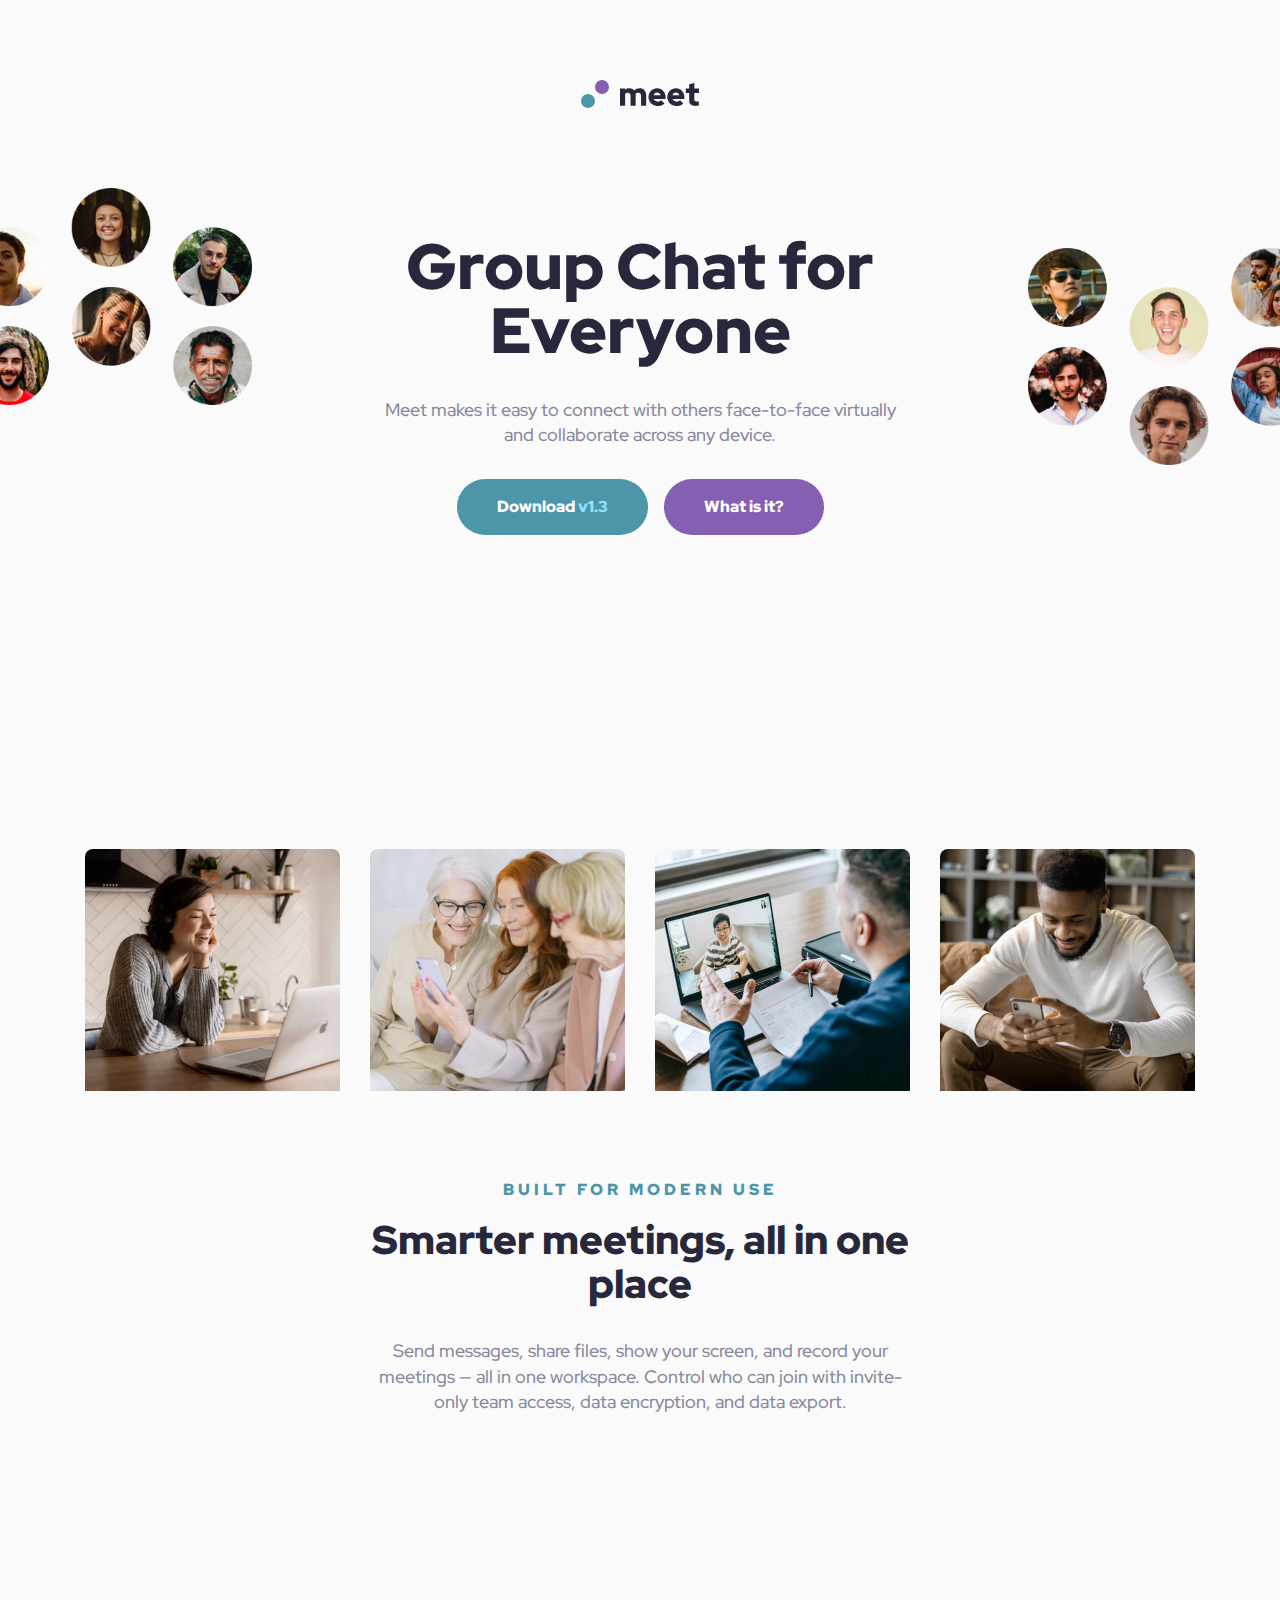
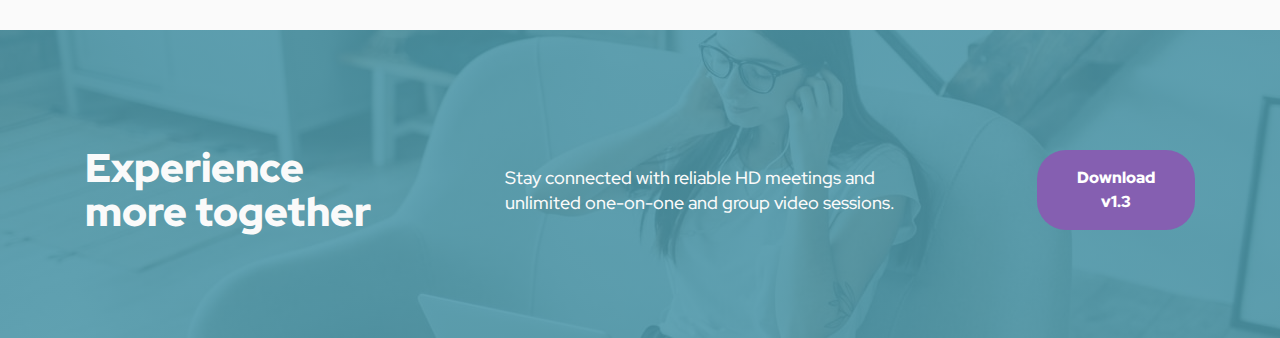
==== starter-code/index.html @ a41ff6cd "add working desktop" ====
<!DOCTYPE html>
<html lang="en">
  <head>
    <meta charset="UTF-8" />
    <meta name="viewport" content="width=device-width, initial-scale=1.0" />
    <link
      rel="icon"
      type="image/png"
      sizes="32x32"
      href="./assets/favicon-32x32.png"
    />
    <link rel="preconnect" href="https://fonts.googleapis.com" />
    <link rel="preconnect" href="https://fonts.gstatic.com" crossorigin />
    <link
      href="https://fonts.googleapis.com/css2?family=Red+Hat+Display:wght@500;900&display=swap"
      rel="stylesheet"
    />
    <link rel="stylesheet" href="../css/style.css" />
    <link rel="stylesheet" href="../css/media.css" />
    <title>Frontend Mentor | Meet landing page</title>
  </head>
  <body>
    <header>
      <img
        class="img-logo"
        src="assets/logo.svg"
        alt="The logo of Meet, a group chat software"
      />
    </header>
    <main>
      <section class="section-hero">
        <div class="hero-content">
          <!-- MAKE SURE THAT IMGS ARE IN A CONTAINER 4 RESPONSIVENESS -->
          <div class="hero-img-container">
            <img
              class="img-hero-left"
              src="assets/desktop/image-hero-left.png"
              alt
              aria-hidden="true"
            />
          </div>
          <div class="hero-middle">
            <h1 class="primary-heading">Group Chat for Everyone</h1>
            <p class="description">
              Meet makes it easy to connect with others face-to-face virtually
              and collaborate across any device.
            </p>
            <div class="btns">
              <button class="btn btn--blue">
                Download <span class="btn-ver">v1.3</span>
              </button>
              <a class="btn btn--purple" href="#">What is it?</a>
            </div>
          </div>
          <div class="hero-img-container">
            <img
              class="img-hero-right"
              src="assets/desktop/image-hero-right.png"
              alt
              aria-hidden="true"
            />
          </div>
        </div>
      </section>
      <section class="section-features">
        <div class="container-gallery">
          <figure class="img-gallery-container">
            <img
              class="img-gallery"
              src="assets/desktop/image-woman-in-videocall.jpg"
              alt="A woman in a video call on her laptop."
            />
          </figure>
          <figure class="img-gallery-container">
            <img
              class="img-gallery"
              src="assets/desktop/image-women-videochatting.jpg"
              alt="A group of individuals in a video chat on a phone."
            />
          </figure>
          <figure class="img-gallery-container">
            <img
              class="img-gallery"
              src="assets/desktop/image-men-in-meeting.jpg"
              alt="Two people in a video conference meeting."
            />
          </figure>
          <figure class="img-gallery-container">
            <img
              class="img-gallery"
              src="assets/desktop/image-man-texting.jpg"
              alt="A man texting on his phone."
            />
          </figure>
        </div>
        <div class="container-text">
          <p class="subheading">Built for modern use</p>
          <h2 class="secondary-heading">Smarter meetings, all in one place</h2>
          <p class="description">
            Send messages, share files, show your screen, and record your
            meetings — all in one workspace. Control who can join with
            invite-only team access, data encryption, and data export.
          </p>
        </div>
      </section>
    </main>
    <footer>
      <div class="footer-content">
        <h2 class="footer-heading">Experience more together</h2>
        <p class="footer-description">
          Stay connected with reliable HD meetings and unlimited one-on-one and
          group video sessions.
        </p>
        <button class="btn btn--purple">
          Download <span class="btn-ver">v1.3</span>
        </button>
      </div>
    </footer>
  </body>
</html>
---- css/style.css ----
/*
  Josh's Custom CSS Reset
  https://www.joshwcomeau.com/css/custom-css-reset/
*/
*,
*::before,
*::after {
  box-sizing: border-box;
}
* {
  margin: 0;
  padding: 0;
}
html,
body {
  height: 100%;
}
body {
  line-height: 1.5;
  -webkit-font-smoothing: antialiased;
}
/* img,
picture,
video,
canvas,
svg {
  display: block;
  max-width: 100%;
} */
input,
button,
textarea,
select {
  font: inherit;
}

body {
  font-size: 1.125rem;
  font-family: "Red Hat Display", sans-serif;
  background: #fafafa;
  padding-top: 80px;
}

/* TEXT ALIGN ONLY APPLIES TO BLOCK CONTAINERS */
header {
  text-align: center;
}

.section-hero {
  padding: 120px 0 314px 0;
}

.hero-content {
  display: flex;
  justify-content: space-between;
  gap: 88px;
}

.hero-middle {
  max-width: 540px;
  text-align: center;
}

.primary-heading {
  font-size: 4rem;
  font-weight: 900;
  line-height: 1;
  color: #28283d;
  margin-bottom: 2.125rem;
}

.description {
  font-size: 1.125rem;
  font-weight: 500;
  line-height: 1.4;
  color: #87879d;
  margin-bottom: 2rem;
}

.btns {
  display: flex;
  justify-content: center;
  gap: 16px;
  align-items: center;
}

.btn {
  font-size: 1rem;
  font-weight: 900;
  color: #ffffff;
  display: inline-block;
  padding: 16px 40px;
  border: none;
  cursor: pointer;
  text-decoration: none;
  border-radius: 29px;
}

.btn--blue .btn-ver {
  color: #8fe3f9;
}

.btn--blue {
  background: #4d96a9;
}

.btn--purple {
  background: #855fb1;
}

.hero-img-container {
}

.img-hero-left {
  max-width: 100%;
  transform: translate(-30px, -47px);
}

.img-hero-right {
  max-width: 100%;
  transform: translate(30px, 13px);
}

.section-features {
  padding-bottom: 184px;
}

.container-gallery {
  max-width: 69.375rem;
  margin: 0 auto;
  display: grid;
  grid-template-columns: repeat(4, 1fr);
  column-gap: 30px;
  margin-bottom: 5rem;
}

.img-gallery-container {
  border-radius: 8px;
  overflow: hidden;
}

.img-gallery {
  width: 100%;
}

.container-text {
  max-width: 33.75rem;
  margin: 0 auto;
  text-align: center;
}

.subheading {
  font-size: 1rem;
  font-weight: 900;
  letter-spacing: 4px;
  color: #4d96a9;
  text-transform: uppercase;
  margin-bottom: 1rem;
}

.secondary-heading {
  font-size: 2.5rem;
  font-weight: 900;
  line-height: 1.1;
  color: #28283d;
  margin-bottom: 2rem;
}

footer {
  padding: 116px 0 104px 0;
  /* height: 308px; */
  display: flex;
  align-items: center;
  background: linear-gradient(
      rgba(77, 151, 169, 0.88),
      rgba(77, 151, 169, 0.88)
    ),
    url(../starter-code/assets/desktop/image-footer.jpg) no-repeat;
  background-size: cover;
}

.footer-content {
  max-width: 69.375rem;
  margin: 0 auto;
  display: flex;
  align-items: center;
}

.footer-heading {
  font-size: 2.5rem;
  font-weight: 900;
  line-height: 1.1;
  color: #fafafa;
  margin-right: 125px;
}

.footer-description {
  font-size: 1.125rem;
  font-weight: 500;
  line-height: 1.4;
  color: #fafafa;
  margin-right: 92px;
}
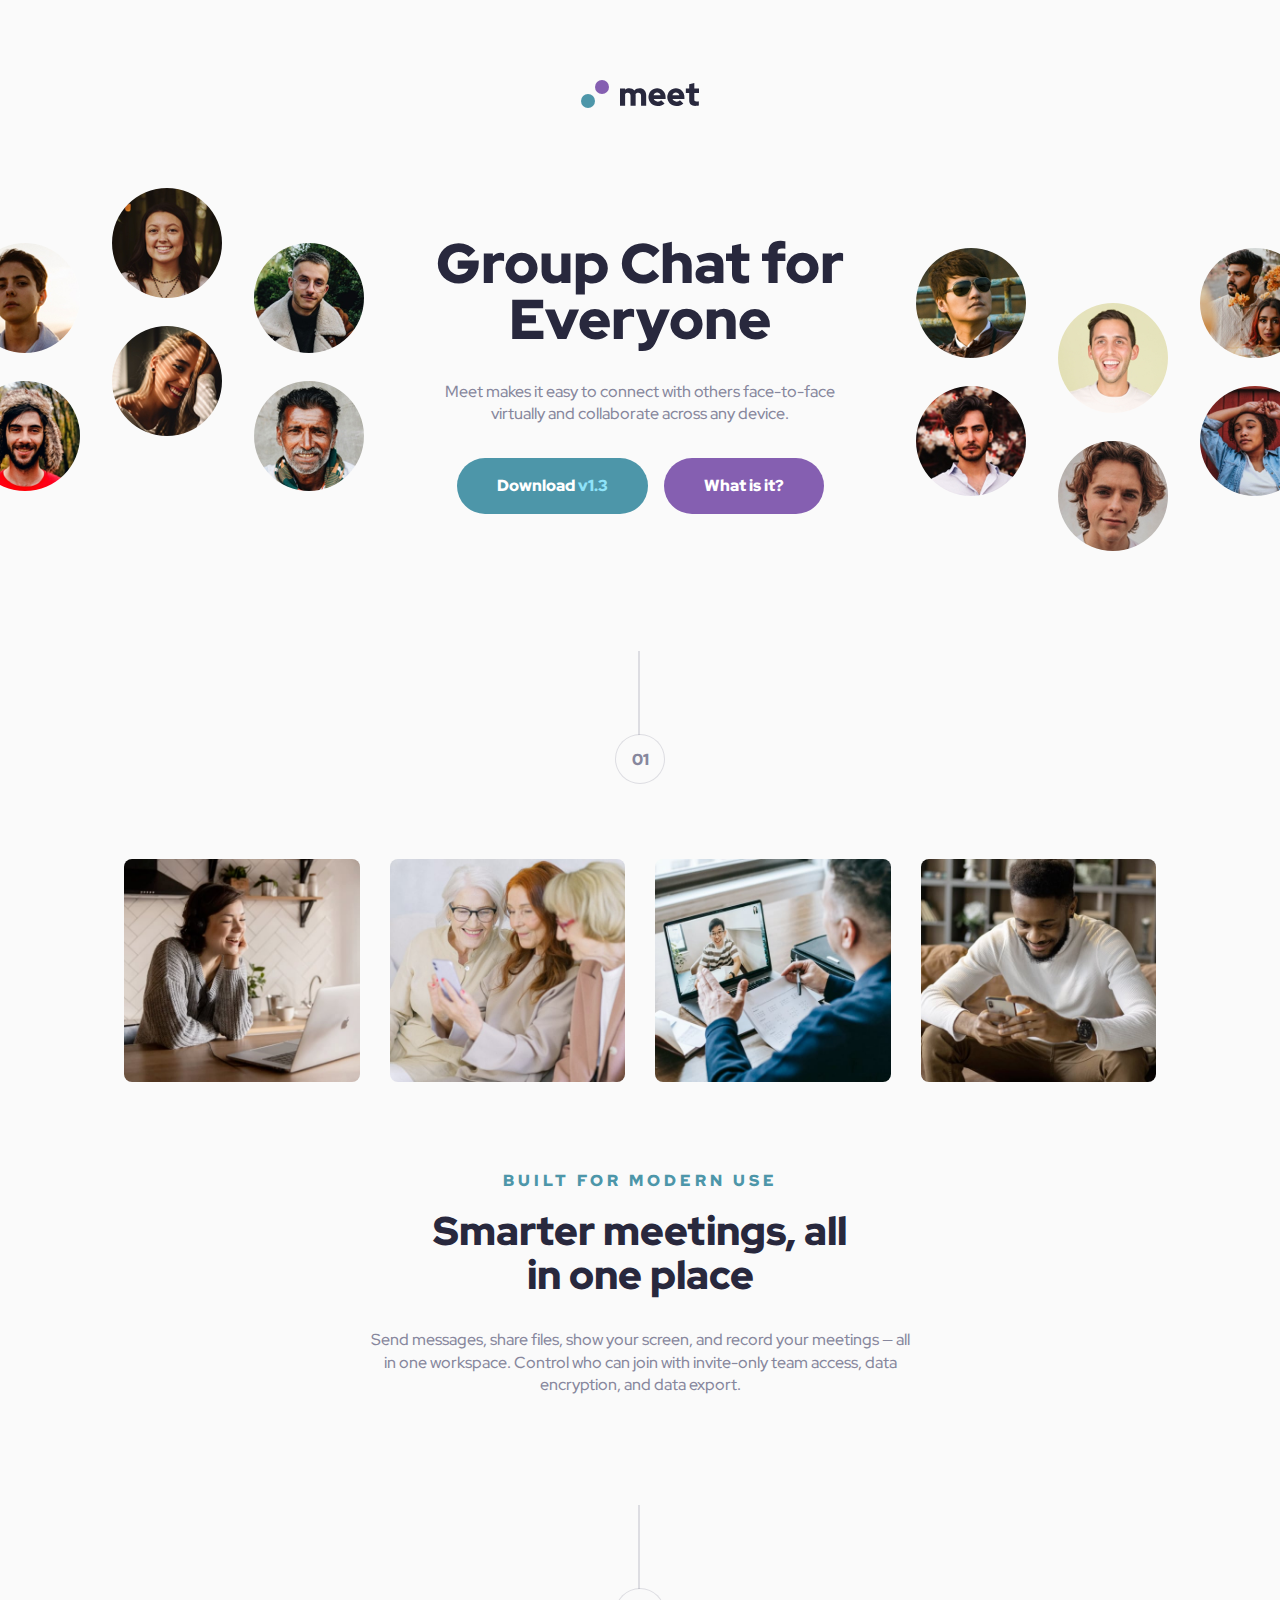
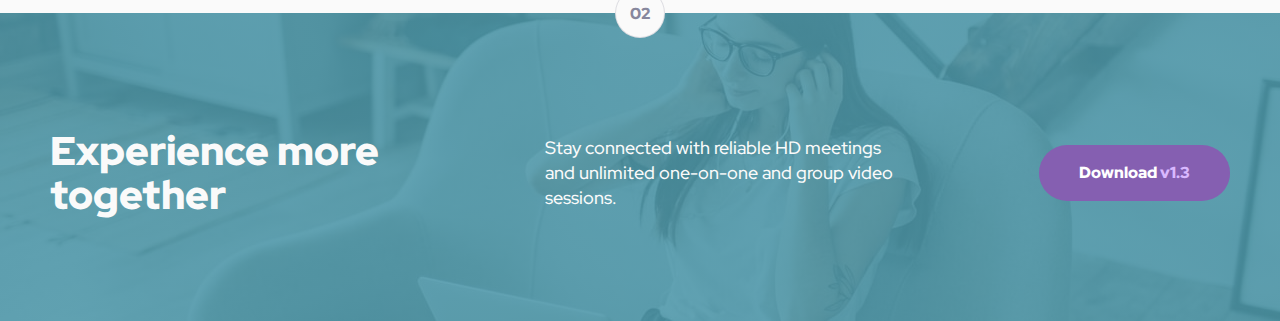
==== commit 0ba542b3: "add working tablet" ====
--- a/starter-code/index.html
+++ b/starter-code/index.html
@@ -31,7 +31,7 @@
       <section class="section-hero">
         <div class="hero-content">
           <!-- MAKE SURE THAT IMGS ARE IN A CONTAINER 4 RESPONSIVENESS -->
-          <div class="hero-img-container">
+          <div class="hero-img-container-left">
             <img
               class="img-hero-left"
               src="assets/desktop/image-hero-left.png"
@@ -52,7 +52,7 @@
               <a class="btn btn--purple" href="#">What is it?</a>
             </div>
           </div>
-          <div class="hero-img-container">
+          <div class="hero-img-container-right">
             <img
               class="img-hero-right"
               src="assets/desktop/image-hero-right.png"
@@ -64,6 +64,7 @@
       </section>
       <section class="section-features">
         <div class="container-gallery">
+          <div class="circle position">01</div>
           <figure class="img-gallery-container">
             <img
               class="img-gallery"
@@ -96,7 +97,7 @@
         <div class="container-text">
           <p class="subheading">Built for modern use</p>
           <h2 class="secondary-heading">Smarter meetings, all in one place</h2>
-          <p class="description">
+          <p class="description center">
             Send messages, share files, show your screen, and record your
             meetings — all in one workspace. Control who can join with
             invite-only team access, data encryption, and data export.
@@ -105,6 +106,7 @@
       </section>
     </main>
     <footer>
+      <div class="circle position2">02</div>
       <div class="footer-content">
         <h2 class="footer-heading">Experience more together</h2>
         <p class="footer-description">
--- a/css/style.css
+++ b/css/style.css
@@ -51,9 +51,9 @@
 }
 
 .hero-content {
-  display: flex;
+  display: grid;
   justify-content: space-between;
-  gap: 88px;
+  grid-template-columns: auto auto auto;
 }
 
 .hero-middle {
@@ -100,12 +100,24 @@
   color: #8fe3f9;
 }
 
+.btn--purple .btn-ver {
+  color: #d9b8ff;
+}
+
 .btn--blue {
   background: #4d96a9;
 }
 
+.btn--blue:hover {
+  background: #71c0d4;
+}
+
 .btn--purple {
   background: #855fb1;
+}
+
+.btn--purple:hover {
+  background: #b18bdd;
 }
 
 .hero-img-container {
@@ -126,6 +138,8 @@
 }
 
 .container-gallery {
+  position: relative;
+  padding: 0 39px;
   max-width: 69.375rem;
   margin: 0 auto;
   display: grid;
@@ -134,19 +148,18 @@
   margin-bottom: 5rem;
 }
 
-.img-gallery-container {
+.img-gallery {
   border-radius: 8px;
-  overflow: hidden;
-}
-
-.img-gallery {
   width: 100%;
 }
 
 .container-text {
   max-width: 33.75rem;
   margin: 0 auto;
-  text-align: center;
+  display: flex;
+  flex-direction: column;
+  align-items: center;
+  /* text-align: center; */
 }
 
 .subheading {
@@ -159,6 +172,8 @@
 }
 
 .secondary-heading {
+  text-align: center;
+  max-width: 445px;
   font-size: 2.5rem;
   font-weight: 900;
   line-height: 1.1;
@@ -166,11 +181,13 @@
   margin-bottom: 2rem;
 }
 
+.center {
+  text-align: center;
+}
+
 footer {
-  padding: 116px 0 104px 0;
-  /* height: 308px; */
-  display: flex;
-  align-items: center;
+  position: relative;
+  padding: 116px 165px 104px 165px;
   background: linear-gradient(
       rgba(77, 151, 169, 0.88),
       rgba(77, 151, 169, 0.88)
@@ -180,24 +197,57 @@
 }
 
 .footer-content {
-  max-width: 69.375rem;
-  margin: 0 auto;
   display: flex;
+  justify-content: space-between;
   align-items: center;
 }
 
 .footer-heading {
   font-size: 2.5rem;
+  max-width: 350px;
   font-weight: 900;
   line-height: 1.1;
   color: #fafafa;
-  margin-right: 125px;
 }
 
 .footer-description {
   font-size: 1.125rem;
+  max-width: 350px;
   font-weight: 500;
   line-height: 1.4;
   color: #fafafa;
-  margin-right: 92px;
-}
+}
+
+.circle {
+  position: absolute;
+  top: 0;
+  left: 50%;
+  font-size: 1rem;
+  font-weight: 900;
+  color: #87879d;
+  background: #fafafa;
+  border: 1px solid rgba(135, 135, 157, 0.25);
+  width: 50px;
+  height: 50px;
+  border-radius: 50%;
+  text-align: center;
+  line-height: 50px;
+  vertical-align: middle;
+}
+
+.position {
+  transform: translate(-50%, -125px);
+}
+
+.position2 {
+  transform: translate(-50%, -50%);
+}
+
+.circle::after {
+  position: absolute;
+  right: 50%;
+  bottom: 100%;
+  content: "";
+  border: 1px solid rgba(135, 135, 157, 0.25);
+  height: 84px;
+}
--- a/css/media.css
+++ b/css/media.css
@@ -0,0 +1,68 @@
+@media (max-width: 83.4375em) {
+  .hero-middle {
+    max-width: 409px;
+  }
+
+  footer {
+    padding: 116px 50px 104px 50px;
+  }
+
+  .primary-heading {
+    font-size: 3.5rem;
+  }
+
+  .description {
+    font-size: 1rem;
+  }
+}
+
+@media (max-width: 63.6875em) {
+  .hero-content {
+    column-gap: 32px;
+    row-gap: 72px;
+    grid-template-columns: auto auto;
+    grid-template-rows: auto;
+    grid-template-areas:
+      "img1 img2"
+      "text text";
+    justify-content: center;
+  }
+
+  .hero-img-container-left {
+    grid-area: img1;
+  }
+
+  .hero-img-container-right {
+    grid-area: img2;
+  }
+
+  .hero-middle {
+    grid-area: text;
+    justify-self: center;
+    max-width: 28.5625rem;
+  }
+
+  .primary-heading {
+    font-size: 3rem;
+  }
+
+  .description {
+    line-height: 1.6;
+  }
+
+  .img-hero-left {
+    transform: translate(0, 0);
+  }
+
+  .img-hero-right {
+    transform: translate(0, 0);
+  }
+
+  .container-gallery {
+    margin-bottom: 3rem;
+  }
+
+  .container-text {
+    max-width: 35.8125rem;
+  }
+}
